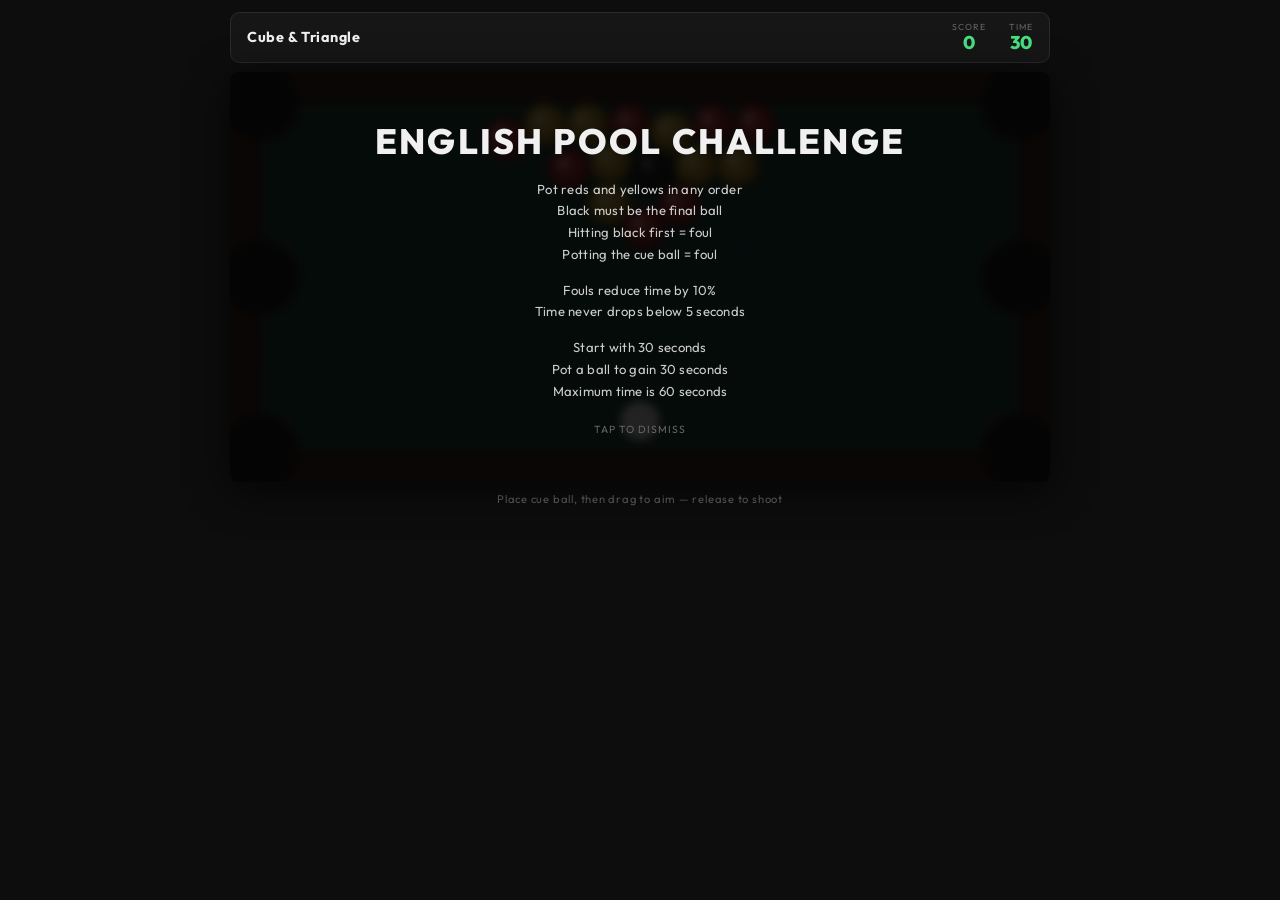
==== games/index.html @ 959d3648 "Merge pull request #4 from neoldavies/claude/fix-pool-rules-layout-gWRK7 fix: restore table layout a" ====
<!DOCTYPE html>
<html lang="en-GB">
<head>
  <meta charset="UTF-8">
  <meta name="viewport" content="width=device-width, initial-scale=1.0, maximum-scale=1.0, user-scalable=no">
  <title>Pool Challenge | Cube &amp; Triangle</title>
  <link rel="preconnect" href="https://fonts.googleapis.com">
  <link href="https://fonts.googleapis.com/css2?family=Outfit:wght@400;600;700;800&display=swap" rel="stylesheet">
  <style>
    *, *::before, *::after { box-sizing: border-box; margin: 0; padding: 0; }

    :root {
      --bg:      #0d0d0d;
      --surface: #161616;
      --border:  #2a2a2a;
      --text:    #f0f0f0;
      --muted:   #666;
      --green:   #4ade80;
      --red:     #f87171;
    }

    html, body {
      height: 100%;
      background: var(--bg);
      color: var(--text);
      font-family: 'Outfit', system-ui, sans-serif;
      touch-action: manipulation;
      overscroll-behavior: none;
    }

    body {
      display: flex;
      flex-direction: column;
      align-items: center;
      padding: 0.75rem 0.75rem 1.25rem;
      gap: 0.6rem;
      min-height: 100dvh;
    }

    /* ── HUD ── */
    .hud {
      width: 100%;
      max-width: 820px;
      display: flex;
      align-items: center;
      justify-content: space-between;
      background: var(--surface);
      border: 1px solid var(--border);
      border-radius: 0.6rem;
      padding: 0.55rem 1rem;
    }

    .hud-brand {
      font-size: 0.9rem;
      font-weight: 700;
      letter-spacing: 0.04em;
      color: var(--text);
    }

    .hud-stats {
      display: flex;
      gap: 1.4rem;
    }

    .hud-stat {
      display: flex;
      flex-direction: column;
      align-items: center;
      line-height: 1.15;
    }

    .hud-label {
      font-size: 0.55rem;
      text-transform: uppercase;
      letter-spacing: 0.12em;
      color: var(--muted);
    }

    .hud-value {
      font-size: 1.15rem;
      font-weight: 800;
      color: var(--green);
      transition: color 0.3s;
      min-width: 2ch;
      text-align: center;
    }

    .hud-value.urgent {
      color: var(--red);
      animation: blink 0.6s infinite alternate;
    }

    @keyframes blink {
      to { opacity: 0.45; }
    }

    /* ── CANVAS ── */
    .canvas-wrap {
      width: 100%;
      max-width: 820px;
      position: relative;
      border-radius: 0.5rem;
      overflow: hidden;
      box-shadow: 0 8px 40px rgba(0,0,0,0.7);
    }

    canvas {
      display: block;
      width: 100%;
      height: auto;
      cursor: crosshair;
      touch-action: none;
      user-select: none;
      -webkit-user-select: none;
    }

    /* ── GAME OVER OVERLAY ── */
    .overlay {
      display: none;
      position: absolute;
      inset: 0;
      background: rgba(5, 5, 5, 0.88);
      backdrop-filter: blur(4px);
      flex-direction: column;
      align-items: center;
      justify-content: center;
      gap: 0.8rem;
      z-index: 20;
    }

    .overlay.active { display: flex; }

    .overlay-title {
      font-size: clamp(1.6rem, 5vw, 2.2rem);
      font-weight: 800;
      letter-spacing: 0.06em;
      text-transform: uppercase;
      color: var(--text);
    }

    .overlay-score-label {
      font-size: 0.7rem;
      text-transform: uppercase;
      letter-spacing: 0.14em;
      color: var(--muted);
    }

    .overlay-score {
      font-size: clamp(3rem, 10vw, 4.5rem);
      font-weight: 800;
      color: var(--green);
      line-height: 1;
    }

    .btn-play-again {
      margin-top: 0.4rem;
      background: var(--green);
      color: #0a0a0a;
      border: none;
      padding: 0.7rem 2.2rem;
      font-family: inherit;
      font-size: 0.9rem;
      font-weight: 800;
      letter-spacing: 0.08em;
      text-transform: uppercase;
      border-radius: 0.4rem;
      cursor: pointer;
      transition: opacity 0.15s, transform 0.1s;
    }

    .btn-play-again:hover  { opacity: 0.85; }
    .btn-play-again:active { transform: scale(0.97); }

    .overlay-back {
      font-size: 0.75rem;
      color: var(--muted);
      text-decoration: none;
      letter-spacing: 0.04em;
      margin-top: 0.2rem;
      transition: color 0.15s;
    }
    .overlay-back:hover { color: var(--text); }

    /* ── HINT ── */
    .hint {
      font-size: 0.7rem;
      color: var(--muted);
      letter-spacing: 0.07em;
      text-align: center;
    }

    /* ── RULES OVERLAY ── */
    .rules-overlay {
      z-index: 25;
      padding: 1.5rem;
      text-align: center;
      gap: 1rem;
    }

    .rules-body {
      display: flex;
      flex-direction: column;
      gap: 0.9rem;
      max-width: 280px;
    }

    .rules-block {
      font-size: 0.82rem;
      color: rgba(240,240,240,0.85);
      line-height: 1.65;
      letter-spacing: 0.02em;
    }

    .rules-dismiss {
      font-size: 0.65rem;
      color: var(--muted);
      letter-spacing: 0.1em;
      text-transform: uppercase;
      margin-top: 0.3rem;
    }

    /* ── FOUL POPUP ── */
    .foul-popup {
      display: none;
      position: absolute;
      top: 50%;
      left: 50%;
      transform: translate(-50%, -50%);
      background: rgba(248, 113, 113, 0.94);
      color: #0a0a0a;
      font-family: 'Outfit', system-ui, sans-serif;
      font-weight: 800;
      font-size: clamp(1.1rem, 4vw, 1.6rem);
      letter-spacing: 0.1em;
      text-transform: uppercase;
      text-align: center;
      padding: 0.7rem 2rem;
      border-radius: 0.5rem;
      z-index: 30;
      pointer-events: none;
      line-height: 1.4;
    }

    .foul-popup.active { display: block; }
  </style>
</head>
<body>

  <div class="hud">
    <span class="hud-brand">Cube &amp; Triangle</span>
    <div class="hud-stats">
      <div class="hud-stat">
        <span class="hud-label">Score</span>
        <span class="hud-value" id="scoreEl">0</span>
      </div>
      <div class="hud-stat">
        <span class="hud-label">Time</span>
        <span class="hud-value" id="timeEl">60</span>
      </div>
    </div>
  </div>

  <div class="canvas-wrap">
    <canvas id="c" width="800" height="400"></canvas>

    <div class="overlay" id="overlay">
      <div class="overlay-title">Time&#8217;s Up!</div>
      <div class="overlay-score-label">Final Score</div>
      <div class="overlay-score" id="finalEl">0</div>
      <button class="btn-play-again" id="playAgainBtn">Play Again</button>
      <a class="overlay-back" href="../">&#8592; Back to Cube &amp; Triangle</a>
    </div>

    <div class="overlay rules-overlay" id="rulesOverlay">
      <div class="overlay-title">English Pool Challenge</div>
      <div class="rules-body">
        <div class="rules-block">
          Pot reds and yellows in any order<br>
          Black must be the final ball<br>
          Hitting black first = foul<br>
          Potting the cue ball = foul
        </div>
        <div class="rules-block">
          Fouls reduce time by 10%<br>
          Time never drops below 5 seconds
        </div>
        <div class="rules-block">
          Start with 30 seconds<br>
          Pot a ball to gain 30 seconds<br>
          Maximum time is 60 seconds
        </div>
      </div>
      <div class="rules-dismiss">Tap to dismiss</div>
    </div>

    <div class="foul-popup" id="foulPopup">FOUL<br>-10% TIME</div>
  </div>

  <p class="hint">Place cue ball, then drag to aim &mdash; release to shoot</p>

<script>
'use strict';

// ── CANVAS & CONTEXT ─────────────────────────────────────────────────────────
const canvas  = document.getElementById('c');
const ctx     = canvas.getContext('2d');
const overlay = document.getElementById('overlay');
const scoreEl = document.getElementById('scoreEl');
const timeEl  = document.getElementById('timeEl');
const finalEl = document.getElementById('finalEl');
document.getElementById('playAgainBtn').addEventListener('click', startGame);

// ── LAYOUT CONSTANTS ─────────────────────────────────────────────────────────
let CW, CH, CU, TX, TY, TW, TH, OBR, CBR, PR, POCKETS, WL, WR, WT, WB, BREAK_LINE_Y;

function initLayout() {
  const isPortrait  = window.innerHeight > window.innerWidth;

  if (isPortrait) {
    CW = 400;
    CH = 800;
  } else {
    CW = 800;
    CH = 400;
  }

  canvas.width  = CW;
  canvas.height = CH;

  CU           = CW * 0.0375;          // rail/cushion thickness (3.75% of canvas width)
  TX = CU;  TY = CU;                   // felt top-left
  TW           = CW - CU * 2;          // felt width
  TH           = CH - CU * 2;          // felt height

  // Ball sizes — English pool proportions derived from table width
  OBR          = TW * 0.0278;          // object ball radius (≈ 5.56% diameter)
  CBR          = TW * 0.0260;          // cue ball radius   (≈ 5.20% diameter)
  PR           = OBR * 1.7;            // pocket radius

  // Pocket positions — 4 corners + 2 centre (long-rail midpoints)
  POCKETS = [
    { x: TX,       y: TY           },  // top-left
    { x: TX + TW,  y: TY           },  // top-right
    { x: TX,       y: TY + TH / 2  },  // left-centre
    { x: TX + TW,  y: TY + TH / 2  },  // right-centre
    { x: TX,       y: TY + TH      },  // bottom-left  (baulk end)
    { x: TX + TW,  y: TY + TH      },  // bottom-right (baulk end)
  ];

  // Physics walls
  WL = TX + OBR;  WR = TX + TW - OBR;
  WT = TY + OBR;  WB = TY + TH - OBR;

  // Break line (1/5 of table length from baulk cushion at bottom)
  BREAK_LINE_Y = TY + TH - TH * 0.2;
}

// ── PHYSICS TUNING ───────────────────────────────────────────────────────────
const FRICTION   = 0.985;
const REBOUND    = 0.92;
const MAX_VEL    = 18;
const STOP_VEL   = 0.06;        // velocity threshold for "stopped"
const GAME_SECS  = 30;          // start with 30 seconds
const MAX_TIME   = 60;          // time never exceeds 60 seconds
const TIME_BONUS = 30;          // seconds added per legal potted ball

// Ball colours
const COL = { red:'#e03030', yellow:'#e8c02a', black:'#1a1a1a', white:'#f5f5f0' };

// ── STATE ────────────────────────────────────────────────────────────────────
let balls     = [];
let cueBall   = null;
let score     = 0;
let timeLeft  = GAME_SECS;
let running   = false;
let rafId     = null;
let lastTs    = null;
let timerAcc  = 0;

// Game state
let placingCueBall = false;     // true when placing cue ball before break
let breakTaken     = false;     // true after first shot
let timerActive    = false;     // true when timer should count down

// Shot tracking (for black-first foul detection)
let shotFired        = false;   // true from shot until all balls stop
let firstContactBall = null;    // first object ball touched by cue ball this shot

// Aiming
let aiming    = false;
let aimPt     = null;   // where the drag started
let curPt     = null;   // current drag position

// ── HELPERS ──────────────────────────────────────────────────────────────────
function d2(a, b) { const dx=a.x-b.x, dy=a.y-b.y; return dx*dx+dy*dy; }
function dist(a, b) { return Math.sqrt(d2(a, b)); }

function allStopped() {
  return balls.every(b => b.potted || (Math.abs(b.vx) < STOP_VEL && Math.abs(b.vy) < STOP_VEL));
}

function cueBallStopped() {
  if (!cueBall || cueBall.potted) return true;
  return Math.abs(cueBall.vx) < STOP_VEL && Math.abs(cueBall.vy) < STOP_VEL;
}

function scalePoint(e) {
  const r   = canvas.getBoundingClientRect();
  const sx  = CW / r.width;
  const sy  = CH / r.height;
  const src = e.touches ? e.touches[0] : e;
  return { x: (src.clientX - r.left) * sx, y: (src.clientY - r.top) * sy };
}

// ── BALL PLACEMENT ───────────────────────────────────────────────────────────
function findFreeSpot(existing, x0, x1, y0, y1, tries) {
  tries = tries || 300;
  for (let i = 0; i < tries; i++) {
    const x = x0 + Math.random() * (x1 - x0);
    const y = y0 + Math.random() * (y1 - y0);
    // Check distance from all existing balls (use max ball radius for safety)
    if (existing.every(b => dist({x,y}, b) > (b.radius || OBR) + CBR + OBR * 0.5)) return { x, y };
  }
  return null;
}

function initBalls() {
  balls = [];

  // Create proper English pool rack (15 balls: 7 red, 7 yellow, 1 black)
  // Rack positioned at legal spot: ~70% from baulk cushion
  const rackCenterX = TX + TW / 2;                    // centered horizontally
  const rackCenterY = (TY + TH) - (TH * 0.7);        // 70% from baulk (at bottom)
  const gap = OBR * 2.001;                            // tight packing (balls touching)

  // English pool rack pattern (5 rows forming triangle):
  // In portrait mode, apex (row 0) is at the BOTTOM (closest to player)
  // Base (row 4) is at the TOP (furthest from player)
  // Row 0: 1 ball (apex - faces breaking player at bottom)
  // Row 1: 2 balls
  // Row 2: 3 balls (black in center)
  // Row 3: 4 balls
  // Row 4: 5 balls (base - away from player)

  const pattern = [
    // Row 0 (apex - closest to player)
    { row: 0, col: 0, type: 'red' },
    // Row 1
    { row: 1, col: 0, type: 'yellow' },
    { row: 1, col: 1, type: 'red' },
    // Row 2 (black in center)
    { row: 2, col: 0, type: 'red' },
    { row: 2, col: 1, type: 'black' },
    { row: 2, col: 2, type: 'yellow' },
    // Row 3
    { row: 3, col: 0, type: 'yellow' },
    { row: 3, col: 1, type: 'red' },
    { row: 3, col: 2, type: 'yellow' },
    { row: 3, col: 3, type: 'red' },
    // Row 4 (base - away from player)
    { row: 4, col: 0, type: 'red' },
    { row: 4, col: 1, type: 'yellow' },
    { row: 4, col: 2, type: 'yellow' },
    { row: 4, col: 3, type: 'red' },
    { row: 4, col: 4, type: 'yellow' },
  ];

  for (const p of pattern) {
    // Triangle apex points toward player (down in portrait)
    // Row 0 is at rackCenterY, rows above it go UP (decreasing Y)
    const x = rackCenterX + (p.col - p.row / 2) * gap;
    const y = rackCenterY - p.row * gap * 0.866;  // 0.866 = sin(60°), negative to go up
    balls.push({ x, y, vx: 0, vy: 0, type: p.type, potted: false, radius: OBR });
  }

  // Cue ball — place behind break line in baulk area
  cueBall = {
    x: TX + TW / 2,
    y: BREAK_LINE_Y + CBR * 2,  // behind break line
    vx: 0,
    vy: 0,
    type: 'cue',
    potted: false,
    radius: CBR
  };
  balls.push(cueBall);
}

function isValidBaulkPos(x, y, others) {
  // Must stay within cushions with a ball-width gap
  const minX = TX + CBR + 1, maxX = TX + TW - CBR - 1;
  const minY = BREAK_LINE_Y,  maxY = TY + TH - CBR - 1;
  if (x < minX || x > maxX || y < minY || y > maxY) return false;
  // Must not overlap any other ball
  for (const b of others) {
    if (dist({x, y}, b) < CBR + (b.radius || OBR) + 1) return false;
  }
  return true;
}

function findBaulkRespot() {
  // Target: exact centre horizontally, midpoint between baulk line and bottom cushion
  const targetX = TX + TW / 2;
  const targetY = (BREAK_LINE_Y + (TY + TH)) / 2;
  const others  = balls.filter(b => !b.potted && b !== cueBall);

  if (isValidBaulkPos(targetX, targetY, others)) return { x: targetX, y: targetY };

  // Search outward in expanding steps
  const step = CBR * 0.6;
  for (let r = step; r < TW; r += step) {
    for (let a = 0; a < Math.PI * 2; a += Math.PI / 12) {
      const x = targetX + Math.cos(a) * r;
      const y = targetY + Math.sin(a) * r;
      if (isValidBaulkPos(x, y, others)) return { x, y };
    }
  }
  // Final fallback (should never reach here)
  return { x: targetX, y: targetY };
}

function respotCueBall() {
  if (!running) return;
  const pos  = findBaulkRespot();
  cueBall.x  = pos.x; cueBall.y = pos.y;
  cueBall.vx = 0;     cueBall.vy = 0;
  cueBall.potted = false;
}

function applyFoulPenalty() {
  timeLeft = Math.max(timeLeft * 0.9, 5);
  updateHUD();
}

function showFoulPopup() {
  const popup = document.getElementById('foulPopup');
  popup.classList.add('active');
  setTimeout(() => popup.classList.remove('active'), 1000);
}

function evaluateShotResult() {
  // Check for black-first foul: first contact was black while reds/yellows remain
  if (firstContactBall && firstContactBall.type === 'black') {
    const objectBalls = balls.filter(b => b !== cueBall && b.type !== 'cue' && b.type !== 'black');
    const anyRemain   = objectBalls.some(b => !b.potted);
    if (anyRemain) {
      applyFoulPenalty();
      showFoulPopup();
    }
  }
  firstContactBall = null;
  shotFired        = false;
}

// ── PHYSICS ──────────────────────────────────────────────────────────────────
function updatePhysics() {
  const active = balls.filter(b => !b.potted);

  // Move + friction
  for (const b of active) {
    b.x += b.vx; b.y += b.vy;
    b.vx *= FRICTION; b.vy *= FRICTION;
    if (Math.abs(b.vx) < STOP_VEL) b.vx = 0;
    if (Math.abs(b.vy) < STOP_VEL) b.vy = 0;
  }

  // Cushion bounce (account for each ball's radius)
  for (const b of active) {
    const r = b.radius || OBR;
    const bWL = TX + r, bWR = TX + TW - r;
    const bWT = TY + r, bWB = TY + TH - r;

    if (b.x < bWL) { b.x = bWL; b.vx =  Math.abs(b.vx) * REBOUND; }
    if (b.x > bWR) { b.x = bWR; b.vx = -Math.abs(b.vx) * REBOUND; }
    if (b.y < bWT) { b.y = bWT; b.vy =  Math.abs(b.vy) * REBOUND; }
    if (b.y > bWB) { b.y = bWB; b.vy = -Math.abs(b.vy) * REBOUND; }
  }

  // Ball-ball collisions (account for different ball sizes)
  for (let i = 0; i < active.length; i++) {
    for (let j = i+1; j < active.length; j++) {
      const a = active[i], b = active[j];
      const ra = a.radius || OBR;
      const rb = b.radius || OBR;
      const dx = b.x - a.x, dy = b.y - a.y;
      const d  = Math.sqrt(dx*dx + dy*dy);
      const minDist = ra + rb;

      if (d < minDist && d > 0) {
        const nx = dx/d, ny = dy/d;
        const overlap = minDist - d;
        a.x -= nx * overlap * 0.5; a.y -= ny * overlap * 0.5;
        b.x += nx * overlap * 0.5; b.y += ny * overlap * 0.5;

        const dvx = a.vx - b.vx, dvy = a.vy - b.vy;
        const dot = dvx*nx + dvy*ny;
        if (dot > 0) {
          // Track first ball contacted by cue ball this shot
          if (shotFired && firstContactBall === null) {
            if (a.type === 'cue') firstContactBall = b;
            else if (b.type === 'cue') firstContactBall = a;
          }
          a.vx -= dot*nx * 0.97; a.vy -= dot*ny * 0.97;
          b.vx += dot*nx * 0.97; b.vy += dot*ny * 0.97;
        }
      }
    }
  }

  // Pocket detection
  for (const b of active) {
    for (const p of POCKETS) {
      if (dist(b, p) < PR * 0.88) {
        b.potted = true;
        b.vx = 0; b.vy = 0;

        if (b.type === 'cue') {
          applyFoulPenalty();
          showFoulPopup();
          setTimeout(respotCueBall, 700);
        } else if (b.type === 'black') {
          // Check if black ball potted legally (all other balls gone)
          const objectBalls = balls.filter(ball =>
            ball !== cueBall && ball.type !== 'cue' && ball.type !== 'black'
          );
          const allObjectsGone = objectBalls.every(ball => ball.potted);

          if (allObjectsGone) {
            // Legal black pot - VICTORY!
            score += 25;
            timeLeft = Math.min(timeLeft + TIME_BONUS, MAX_TIME);
            updateHUD();
            setTimeout(() => showVictory(), 500);
          } else {
            // Illegal black pot - GAME OVER
            endGame();
          }
        } else {
          // Regular red or yellow ball
          score += 10;
          timeLeft = Math.min(timeLeft + TIME_BONUS, MAX_TIME);
        }
        updateHUD();
        break;
      }
    }
  }
}

// ── RENDERING ────────────────────────────────────────────────────────────────
function drawTable() {
  // Wood surround
  ctx.fillStyle = '#2e1508';
  ctx.beginPath();
  ctx.roundRect(0, 0, CW, CH, 10);
  ctx.fill();

  // Felt
  ctx.fillStyle = '#0f3b2e';
  ctx.fillRect(TX, TY, TW, TH);

  // Subtle cloth branding
  ctx.save();
  ctx.globalAlpha = 0.12;
  ctx.fillStyle = '#1b5a46';
  ctx.textAlign = 'center';
  ctx.textBaseline = 'middle';
  ctx.font = `bold ${Math.round(CW*0.044)}px 'Outfit', sans-serif`;
  ctx.fillText('Cube & Triangle', CW/2, CH/2 - CH*0.065);
  ctx.font = `${Math.round(CW*0.026)}px 'Outfit', sans-serif`;
  ctx.fillText('Lincoln', CW/2, CH/2 + CH*0.032);
  ctx.restore();

  // Inner cushion shadow line
  ctx.strokeStyle = 'rgba(0,0,0,0.4)';
  ctx.lineWidth = 4;
  ctx.strokeRect(TX, TY, TW, TH);

  // Cushion highlight
  ctx.strokeStyle = 'rgba(255,255,255,0.04)';
  ctx.lineWidth = 1;
  ctx.strokeRect(TX+5, TY+5, TW-10, TH-10);

  // Break line (baulk line) - runs across table width, 1/5 from baulk cushion
  ctx.strokeStyle = 'rgba(255,255,255,0.12)';
  ctx.lineWidth = 1.5;
  ctx.beginPath();
  ctx.moveTo(TX + 6, BREAK_LINE_Y);
  ctx.lineTo(TX + TW - 6, BREAK_LINE_Y);
  ctx.stroke();

  // Pockets
  for (const p of POCKETS) {
    // Outer ring
    ctx.beginPath();
    ctx.arc(p.x, p.y, PR+3, 0, Math.PI*2);
    ctx.fillStyle = '#180800';
    ctx.fill();
    // Hole
    ctx.beginPath();
    ctx.arc(p.x, p.y, PR, 0, Math.PI*2);
    ctx.fillStyle = '#030303';
    ctx.fill();
    // Subtle lip highlight
    ctx.beginPath();
    ctx.arc(p.x, p.y, PR, Math.PI*1.1, Math.PI*1.9);
    ctx.strokeStyle = 'rgba(255,255,255,0.07)';
    ctx.lineWidth = 2;
    ctx.stroke();
  }
}

function drawBall(b) {
  if (b.potted) return;

  const x = b.x, y = b.y;
  const r = b.radius || OBR;  // use ball's radius

  // Drop shadow
  ctx.beginPath();
  ctx.arc(x+2, y+3, r, 0, Math.PI*2);
  ctx.fillStyle = 'rgba(0,0,0,0.4)';
  ctx.fill();

  // Ball body gradient
  const g = ctx.createRadialGradient(x - r*0.3, y - r*0.3, r*0.05, x, y, r);
  switch (b.type) {
    case 'cue':
      // Bright white cue ball with strong contrast (slightly smaller)
      g.addColorStop(0, '#ffffff'); g.addColorStop(1, '#e8e8e8'); break;
    case 'red':
      g.addColorStop(0, '#ff5858'); g.addColorStop(1, '#7a0000'); break;
    case 'yellow':
      g.addColorStop(0, '#ffe050'); g.addColorStop(1, '#906000'); break;
    case 'black':
      // Clearly dark black ball
      g.addColorStop(0, '#2a2a2a'); g.addColorStop(1, '#000000'); break;
  }
  ctx.beginPath();
  ctx.arc(x, y, r, 0, Math.PI*2);
  ctx.fillStyle = g;
  ctx.fill();

  // Specular highlight
  ctx.beginPath();
  ctx.arc(x - r*0.28, y - r*0.3, r*0.23, 0, Math.PI*2);
  ctx.fillStyle = 'rgba(255,255,255,0.52)';
  ctx.fill();
}

function drawAim() {
  // Don't show aiming controls while placing cue ball
  if (placingCueBall) return;
  if (!aiming || !aimPt || !curPt || !cueBall || cueBall.potted) return;

  const dx    = aimPt.x - curPt.x;
  const dy    = aimPt.y - curPt.y;
  const power = Math.min(Math.sqrt(dx*dx + dy*dy), 130);
  if (power < 4) return;

  const angle = Math.atan2(dy, dx);
  const endX  = cueBall.x + Math.cos(angle) * power * 2.2;
  const endY  = cueBall.y + Math.sin(angle) * power * 2.2;

  ctx.save();

  // Aim line
  ctx.globalAlpha = 0.38;
  ctx.strokeStyle = '#ffffff';
  ctx.lineWidth   = 1.5;
  ctx.setLineDash([7, 6]);
  ctx.lineCap = 'round';
  ctx.beginPath();
  ctx.moveTo(cueBall.x, cueBall.y);
  ctx.lineTo(endX, endY);
  ctx.stroke();
  ctx.setLineDash([]);

  // Drag handle dot
  ctx.globalAlpha = 0.7;
  ctx.beginPath();
  ctx.arc(curPt.x, curPt.y, 6, 0, Math.PI*2);
  ctx.fillStyle = '#4ade80';
  ctx.fill();

  ctx.restore();
}

function render() {
  ctx.clearRect(0, 0, CW, CH);
  drawTable();
  for (const b of balls) drawBall(b);
  drawAim();
}

// ── HUD ──────────────────────────────────────────────────────────────────────
function updateHUD() {
  scoreEl.textContent = score;
  timeEl.textContent  = timeLeft;
  timeEl.classList.toggle('urgent', timeLeft <= 10);
}

// ── GAME LOOP ─────────────────────────────────────────────────────────────────
function loop(ts) {
  if (!running) return;

  const dt = lastTs ? (ts - lastTs) : 16.67;
  lastTs = ts;

  updatePhysics();

  // Resolve shot when all balls have stopped
  if (shotFired && allStopped()) {
    evaluateShotResult();
  }

  // Timer logic: only count down when cue ball is stopped
  const cueIsStopped = cueBallStopped();

  // Start timer after break shot (once cue ball stops for the first time)
  if (breakTaken && cueIsStopped && !timerActive) {
    timerActive = true;
  }

  // Count down only when cue ball is stopped and timer is active
  if (timerActive && cueIsStopped) {
    timerAcc += dt;
    if (timerAcc >= 1000) {
      timerAcc -= 1000;
      timeLeft = Math.max(0, timeLeft - 1);
      updateHUD();
      if (timeLeft === 0) { endGame(); return; }
    }
  } else if (timerActive && !cueIsStopped) {
    // Cue ball is moving, pause timer (don't accumulate time)
    timerAcc = 0;
  }

  render();
  rafId = requestAnimationFrame(loop);
}

function startGame() {
  if (rafId) cancelAnimationFrame(rafId);
  score            = 0;
  timeLeft         = GAME_SECS;
  timerAcc         = 0;
  lastTs           = null;
  aiming           = false;
  aimPt            = null;
  curPt            = null;
  running          = true;
  placingCueBall   = true;   // Start in cue ball placement mode
  breakTaken       = false;
  timerActive      = false;
  shotFired        = false;
  firstContactBall = null;
  initBalls();
  overlay.classList.remove('active');
  updateHUD();
  rafId = requestAnimationFrame(loop);
}

function endGame() {
  running = false;
  if (rafId) cancelAnimationFrame(rafId);
  render();
  finalEl.textContent = score;
  document.querySelector('.overlay-title').textContent = "Time's Up!";
  overlay.classList.add('active');
}

function showVictory() {
  running = false;
  if (rafId) cancelAnimationFrame(rafId);
  render();
  finalEl.textContent = score;
  document.querySelector('.overlay-title').textContent = 'Victory!';
  overlay.classList.add('active');

  // Auto-rerack after 4 seconds
  setTimeout(() => {
    overlay.classList.remove('active');
    startGame();
  }, 4000);
}

// ── INPUT ────────────────────────────────────────────────────────────────────
function onDown(e) {
  e.preventDefault();
  if (!running || !cueBall || cueBall.potted) return;

  const p = scalePoint(e);
  const aimRadius = CBR * 3.5;  // pointer must start within this of cue ball

  // Cue ball placement mode (before break)
  if (placingCueBall) {
    if (dist(p, cueBall) <= aimRadius) {
      aiming = true;
      aimPt  = p;
      curPt  = p;
    }
    return;
  }

  // Normal aiming mode (after break)
  if (!allStopped()) return;
  if (dist(p, cueBall) <= aimRadius) {
    aiming = true;
    aimPt  = p;
    curPt  = p;
  }
}

function onMove(e) {
  e.preventDefault();
  if (!aiming) return;
  curPt = scalePoint(e);

  // If placing cue ball, move it with the pointer (constrained to baulk area)
  if (placingCueBall && cueBall) {
    // Constrain to baulk area (behind break line)
    // Max 50% of cue ball can cross the break line
    const minY = BREAK_LINE_Y - CBR * 0.5;  // 50% can cross line
    const maxY = TY + TH - CBR;              // bottom cushion

    cueBall.x = Math.max(TX + CBR, Math.min(TX + TW - CBR, curPt.x));
    cueBall.y = Math.max(minY, Math.min(maxY, curPt.y));
  }
}

function onUp(e) {
  e.preventDefault();
  if (!aiming || !cueBall) { aiming = false; return; }

  // If placing cue ball, finish placement and switch to aiming mode
  if (placingCueBall) {
    placingCueBall = false;
    aiming = false;
    aimPt  = null;
    curPt  = null;
    return;
  }

  // Normal shot
  if (!aimPt || !curPt) { aiming = false; return; }

  const dx    = aimPt.x - curPt.x;
  const dy    = aimPt.y - curPt.y;
  const power = Math.sqrt(dx*dx + dy*dy);

  if (power > 4) {
    const angle  = Math.atan2(dy, dx);
    const speed  = Math.min(power * 0.17, MAX_VEL);
    cueBall.vx   = Math.cos(angle) * speed;
    cueBall.vy   = Math.sin(angle) * speed;

    // Mark that break has been taken
    if (!breakTaken) breakTaken = true;

    // Start tracking this shot for first-contact foul detection
    shotFired        = true;
    firstContactBall = null;
  }

  aiming = false;
  aimPt  = null;
  curPt  = null;
}

// Mouse
canvas.addEventListener('mousedown',  onDown);
canvas.addEventListener('mousemove',  onMove);
canvas.addEventListener('mouseup',    onUp);
canvas.addEventListener('mouseleave', onUp);

// Touch — prevent page scroll during play
canvas.addEventListener('touchstart', onDown, { passive: false });
canvas.addEventListener('touchmove',  onMove, { passive: false });
canvas.addEventListener('touchend',   onUp,   { passive: false });
canvas.addEventListener('touchcancel',onUp,   { passive: false });

// ── RULES SCREEN ─────────────────────────────────────────────────────────────
function maybeShowRules() {
  if (sessionStorage.getItem('rulesShown')) return;
  sessionStorage.setItem('rulesShown', '1');

  const rulesOverlay = document.getElementById('rulesOverlay');
  rulesOverlay.classList.add('active');

  const dismiss = () => {
    rulesOverlay.classList.remove('active');
    rulesOverlay.removeEventListener('click',     dismiss);
    rulesOverlay.removeEventListener('touchstart', dismiss);
  };

  rulesOverlay.addEventListener('click',      dismiss);
  rulesOverlay.addEventListener('touchstart', dismiss, { passive: true });
  setTimeout(dismiss, 5000);
}

// ── START ────────────────────────────────────────────────────────────────────
initLayout();
startGame();
maybeShowRules();
</script>
</body>
</html>
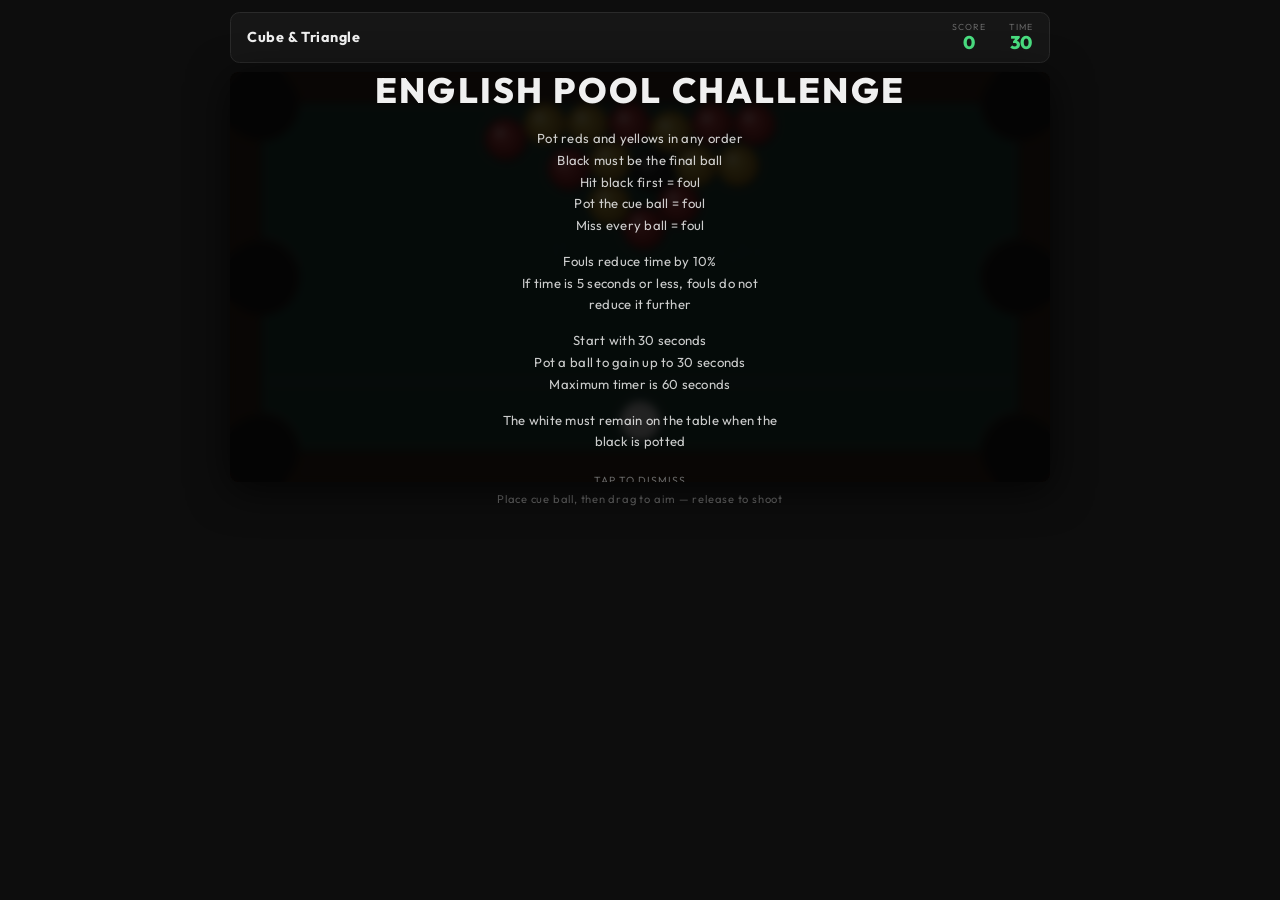
==== commit 7bbbbc7b: "fix: repair live pool gameplay logic — fouls, timer penalties, respotting, rules overlay - Fix foul " ====
--- a/games/index.html
+++ b/games/index.html
@@ -222,7 +222,7 @@
     /* ── FOUL POPUP ── */
     .foul-popup {
       display: none;
-      position: absolute;
+      position: fixed;
       top: 50%;
       left: 50%;
       transform: translate(-50%, -50%);
@@ -236,7 +236,7 @@
       text-align: center;
       padding: 0.7rem 2rem;
       border-radius: 0.5rem;
-      z-index: 30;
+      z-index: 9999;
       pointer-events: none;
       line-height: 1.4;
     }
@@ -277,17 +277,21 @@
         <div class="rules-block">
           Pot reds and yellows in any order<br>
           Black must be the final ball<br>
-          Hitting black first = foul<br>
-          Potting the cue ball = foul
+          Hit black first = foul<br>
+          Pot the cue ball = foul<br>
+          Miss every ball = foul
         </div>
         <div class="rules-block">
           Fouls reduce time by 10%<br>
-          Time never drops below 5 seconds
+          If time is 5 seconds or less, fouls do not reduce it further
         </div>
         <div class="rules-block">
           Start with 30 seconds<br>
-          Pot a ball to gain 30 seconds<br>
-          Maximum time is 60 seconds
+          Pot a ball to gain up to 30 seconds<br>
+          Maximum timer is 60 seconds
+        </div>
+        <div class="rules-block">
+          The white must remain on the table when the black is potted
         </div>
       </div>
       <div class="rules-dismiss">Tap to dismiss</div>
@@ -382,9 +386,12 @@
 let breakTaken     = false;     // true after first shot
 let timerActive    = false;     // true when timer should count down
 
-// Shot tracking (for black-first foul detection)
-let shotFired        = false;   // true from shot until all balls stop
-let firstContactBall = null;    // first object ball touched by cue ball this shot
+// Shot tracking (for foul detection)
+let shotFired              = false;   // true from shot until all balls stop
+let firstContactBall       = null;    // first object ball touched by cue ball this shot
+let objectBallHit          = false;   // true if cue ball contacted any object ball this shot
+let cueBallPottedThisShot  = false;   // deferred cue ball pocket flag
+let blackPottedLegallyThisShot = false; // deferred legal black pocket flag
 
 // Aiming
 let aiming    = false;
@@ -528,7 +535,9 @@
 }
 
 function applyFoulPenalty() {
-  timeLeft = Math.max(timeLeft * 0.9, 5);
+  if (timeLeft > 5) {
+    timeLeft = Math.floor(timeLeft * 0.9);
+  }
   updateHUD();
 }
 
@@ -539,17 +548,61 @@
 }
 
 function evaluateShotResult() {
-  // Check for black-first foul: first contact was black while reds/yellows remain
-  if (firstContactBall && firstContactBall.type === 'black') {
+  let foulApplied = false;
+
+  // Priority 1: black potted early — handled immediately in pocket detection (endGame)
+
+  // Priority 2: black potted last but cue ball also potted → GAME OVER
+  if (blackPottedLegallyThisShot && cueBallPottedThisShot) {
+    endGame();
+    resetShotTracking();
+    return;
+  }
+
+  // Black potted legally, cue ball on table → VICTORY
+  if (blackPottedLegallyThisShot && !cueBallPottedThisShot) {
+    score += 25;
+    timeLeft = Math.min(timeLeft + TIME_BONUS, MAX_TIME);
+    updateHUD();
+    setTimeout(() => showVictory(), 500);
+    resetShotTracking();
+    return;
+  }
+
+  // Priority 3: cue ball potted → FOUL + respot
+  if (cueBallPottedThisShot) {
+    applyFoulPenalty();
+    showFoulPopup();
+    setTimeout(respotCueBall, 700);
+    foulApplied = true;
+  }
+
+  // Priority 4: black hit first while colours remain → FOUL
+  if (!foulApplied && firstContactBall && firstContactBall.type === 'black') {
     const objectBalls = balls.filter(b => b !== cueBall && b.type !== 'cue' && b.type !== 'black');
     const anyRemain   = objectBalls.some(b => !b.potted);
     if (anyRemain) {
       applyFoulPenalty();
       showFoulPopup();
-    }
-  }
-  firstContactBall = null;
-  shotFired        = false;
+      foulApplied = true;
+    }
+  }
+
+  // Priority 5: miss (no object-ball contact) → FOUL
+  if (!foulApplied && !objectBallHit) {
+    applyFoulPenalty();
+    showFoulPopup();
+  }
+
+  resetShotTracking();
+}
+
+function resetShotTracking() {
+  firstContactBall           = null;
+  objectBallHit              = false;
+  shotFired                  = false;
+  cueBallPottedThisShot      = false;
+  blackPottedLegallyThisShot = false;
 }
 
 // ── PHYSICS ──────────────────────────────────────────────────────────────────
@@ -596,9 +649,12 @@
         const dot = dvx*nx + dvy*ny;
         if (dot > 0) {
           // Track first ball contacted by cue ball this shot
-          if (shotFired && firstContactBall === null) {
-            if (a.type === 'cue') firstContactBall = b;
-            else if (b.type === 'cue') firstContactBall = a;
+          if (shotFired && (a.type === 'cue' || b.type === 'cue')) {
+            objectBallHit = true;
+            if (firstContactBall === null) {
+              if (a.type === 'cue') firstContactBall = b;
+              else firstContactBall = a;
+            }
           }
           a.vx -= dot*nx * 0.97; a.vy -= dot*ny * 0.97;
           b.vx += dot*nx * 0.97; b.vy += dot*ny * 0.97;
@@ -615,24 +671,19 @@
         b.vx = 0; b.vy = 0;
 
         if (b.type === 'cue') {
-          applyFoulPenalty();
-          showFoulPopup();
-          setTimeout(respotCueBall, 700);
+          // Defer penalty to shot resolution (priority system)
+          cueBallPottedThisShot = true;
         } else if (b.type === 'black') {
-          // Check if black ball potted legally (all other balls gone)
           const objectBalls = balls.filter(ball =>
             ball !== cueBall && ball.type !== 'cue' && ball.type !== 'black'
           );
           const allObjectsGone = objectBalls.every(ball => ball.potted);
 
           if (allObjectsGone) {
-            // Legal black pot - VICTORY!
-            score += 25;
-            timeLeft = Math.min(timeLeft + TIME_BONUS, MAX_TIME);
-            updateHUD();
-            setTimeout(() => showVictory(), 500);
+            // Defer to shot resolution to check if cue ball also potted
+            blackPottedLegallyThisShot = true;
           } else {
-            // Illegal black pot - GAME OVER
+            // Priority 1: black potted early → GAME OVER
             endGame();
           }
         } else {
@@ -796,7 +847,7 @@
 // ── HUD ──────────────────────────────────────────────────────────────────────
 function updateHUD() {
   scoreEl.textContent = score;
-  timeEl.textContent  = timeLeft;
+  timeEl.textContent  = Math.floor(timeLeft);
   timeEl.classList.toggle('urgent', timeLeft <= 10);
 }
 
@@ -853,8 +904,11 @@
   placingCueBall   = true;   // Start in cue ball placement mode
   breakTaken       = false;
   timerActive      = false;
-  shotFired        = false;
-  firstContactBall = null;
+  shotFired                  = false;
+  firstContactBall           = null;
+  objectBallHit              = false;
+  cueBallPottedThisShot      = false;
+  blackPottedLegallyThisShot = false;
   initBalls();
   overlay.classList.remove('active');
   updateHUD();
@@ -958,9 +1012,12 @@
     // Mark that break has been taken
     if (!breakTaken) breakTaken = true;
 
-    // Start tracking this shot for first-contact foul detection
-    shotFired        = true;
-    firstContactBall = null;
+    // Start tracking this shot for foul detection
+    shotFired                  = true;
+    firstContactBall           = null;
+    objectBallHit              = false;
+    cueBallPottedThisShot      = false;
+    blackPottedLegallyThisShot = false;
   }
 
   aiming = false;
@@ -982,8 +1039,8 @@
 
 // ── RULES SCREEN ─────────────────────────────────────────────────────────────
 function maybeShowRules() {
-  if (sessionStorage.getItem('rulesShown')) return;
-  sessionStorage.setItem('rulesShown', '1');
+  if (sessionStorage.getItem('rulesSeen') === 'true') return;
+  sessionStorage.setItem('rulesSeen', 'true');
 
   const rulesOverlay = document.getElementById('rulesOverlay');
   rulesOverlay.classList.add('active');
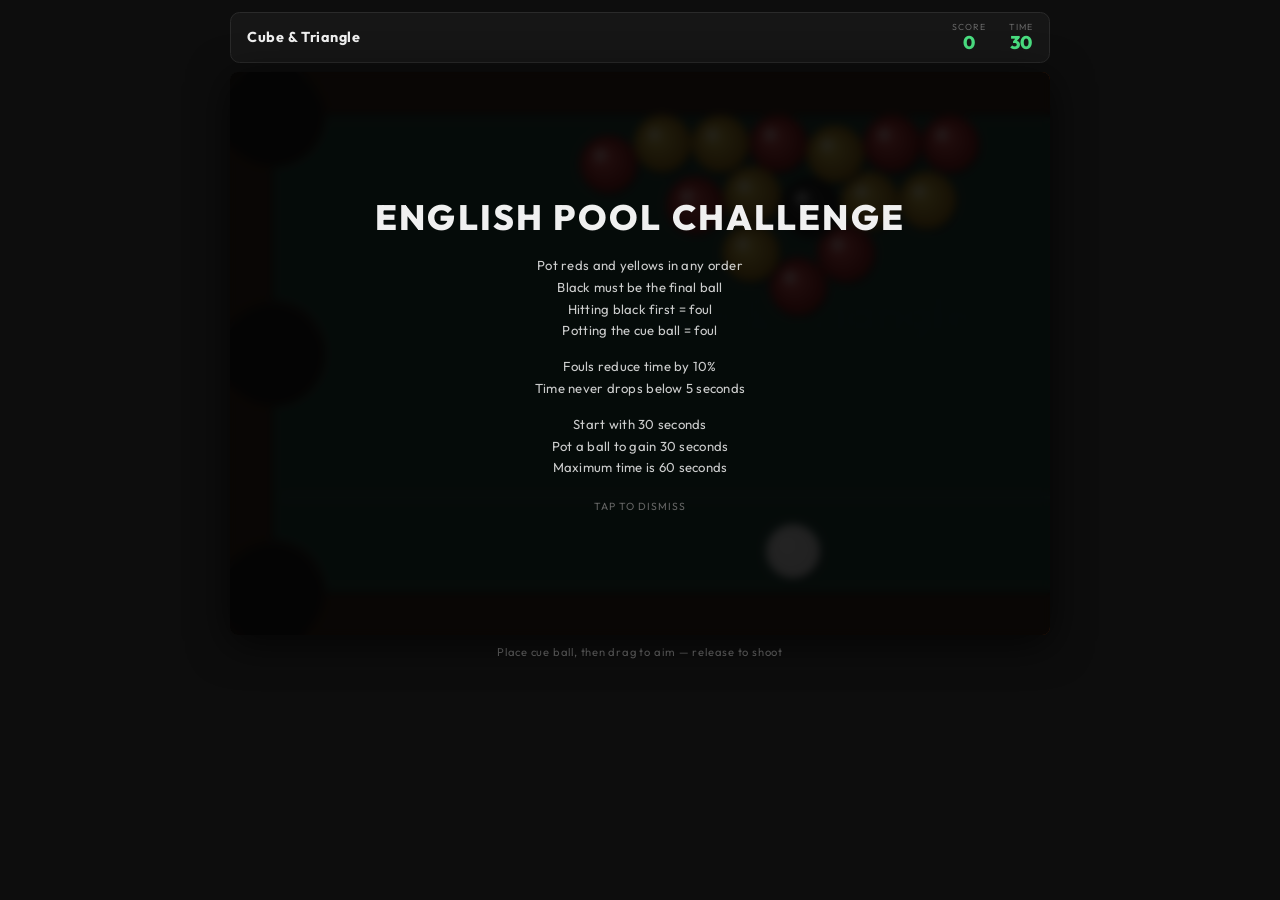
==== commit 1b5ac9d4: "fix: restore height-driven table sizing so entire table fits on screen Remove width-driven canvas si" ====
--- a/games/index.html
+++ b/games/index.html
@@ -106,8 +106,7 @@
 
     canvas {
       display: block;
-      width: 100%;
-      height: auto;
+      margin: 0 auto;
       cursor: crosshair;
       touch-action: none;
       user-select: none;
@@ -222,7 +221,7 @@
     /* ── FOUL POPUP ── */
     .foul-popup {
       display: none;
-      position: fixed;
+      position: absolute;
       top: 50%;
       left: 50%;
       transform: translate(-50%, -50%);
@@ -236,7 +235,7 @@
       text-align: center;
       padding: 0.7rem 2rem;
       border-radius: 0.5rem;
-      z-index: 9999;
+      z-index: 30;
       pointer-events: none;
       line-height: 1.4;
     }
@@ -277,21 +276,17 @@
         <div class="rules-block">
           Pot reds and yellows in any order<br>
           Black must be the final ball<br>
-          Hit black first = foul<br>
-          Pot the cue ball = foul<br>
-          Miss every ball = foul
+          Hitting black first = foul<br>
+          Potting the cue ball = foul
         </div>
         <div class="rules-block">
           Fouls reduce time by 10%<br>
-          If time is 5 seconds or less, fouls do not reduce it further
+          Time never drops below 5 seconds
         </div>
         <div class="rules-block">
           Start with 30 seconds<br>
-          Pot a ball to gain up to 30 seconds<br>
-          Maximum timer is 60 seconds
-        </div>
-        <div class="rules-block">
-          The white must remain on the table when the black is potted
+          Pot a ball to gain 30 seconds<br>
+          Maximum time is 60 seconds
         </div>
       </div>
       <div class="rules-dismiss">Tap to dismiss</div>
@@ -330,6 +325,43 @@
 
   canvas.width  = CW;
   canvas.height = CH;
+
+  // ── Height-driven display sizing ─────────────────────────────────────────
+  // Never size from viewport width. Measure available vertical space first,
+  // then derive canvas width strictly from the 2:1 pool-table ratio.
+  const vpH = window.visualViewport ? window.visualViewport.height : window.innerHeight;
+  const vpW = window.visualViewport ? window.visualViewport.width  : window.innerWidth;
+
+  const hudEl  = document.querySelector('.hud');
+  const hintEl = document.querySelector('.hint');
+  const hudH   = hudEl  ? hudEl.getBoundingClientRect().height : 48;
+  const hintH  = hintEl ? hintEl.getBoundingClientRect().height : 22;
+
+  // Body chrome: padding-top(12) + padding-bottom(20) + 2×gap(10) = 52px fixed,
+  // plus 8% of viewport height reserved as cue clearance around all four sides.
+  const bodyChrome = 52 + Math.round(vpH * 0.08);
+  const availH     = Math.max(vpH - hudH - hintH - bodyChrome, 100);
+
+  let dW, dH;
+  if (isPortrait) {
+    // Portrait: height is the long side; width = height / 2
+    dH = availH;
+    dW = Math.floor(dH / 2);
+    // Clamp to viewport width with horizontal cue clearance (16% reserved)
+    const maxW = Math.floor(vpW * 0.84);
+    if (dW > maxW) { dW = maxW; dH = dW * 2; }
+  } else {
+    // Landscape: height is the short side; width = height × 2
+    dH = availH;
+    dW = Math.floor(dH * 2);
+    // Clamp to viewport width with horizontal cue clearance (12% reserved)
+    const maxW = Math.floor(vpW * 0.88);
+    if (dW > maxW) { dW = maxW; dH = Math.floor(dW / 2); }
+  }
+
+  canvas.style.width  = dW + 'px';
+  canvas.style.height = dH + 'px';
+  // ── End height-driven sizing ──────────────────────────────────────────────
 
   CU           = CW * 0.0375;          // rail/cushion thickness (3.75% of canvas width)
   TX = CU;  TY = CU;                   // felt top-left
@@ -386,12 +418,9 @@
 let breakTaken     = false;     // true after first shot
 let timerActive    = false;     // true when timer should count down
 
-// Shot tracking (for foul detection)
-let shotFired              = false;   // true from shot until all balls stop
-let firstContactBall       = null;    // first object ball touched by cue ball this shot
-let objectBallHit          = false;   // true if cue ball contacted any object ball this shot
-let cueBallPottedThisShot  = false;   // deferred cue ball pocket flag
-let blackPottedLegallyThisShot = false; // deferred legal black pocket flag
+// Shot tracking (for black-first foul detection)
+let shotFired        = false;   // true from shot until all balls stop
+let firstContactBall = null;    // first object ball touched by cue ball this shot
 
 // Aiming
 let aiming    = false;
@@ -535,9 +564,7 @@
 }
 
 function applyFoulPenalty() {
-  if (timeLeft > 5) {
-    timeLeft = Math.floor(timeLeft * 0.9);
-  }
+  timeLeft = Math.max(timeLeft * 0.9, 5);
   updateHUD();
 }
 
@@ -548,61 +575,17 @@
 }
 
 function evaluateShotResult() {
-  let foulApplied = false;
-
-  // Priority 1: black potted early — handled immediately in pocket detection (endGame)
-
-  // Priority 2: black potted last but cue ball also potted → GAME OVER
-  if (blackPottedLegallyThisShot && cueBallPottedThisShot) {
-    endGame();
-    resetShotTracking();
-    return;
-  }
-
-  // Black potted legally, cue ball on table → VICTORY
-  if (blackPottedLegallyThisShot && !cueBallPottedThisShot) {
-    score += 25;
-    timeLeft = Math.min(timeLeft + TIME_BONUS, MAX_TIME);
-    updateHUD();
-    setTimeout(() => showVictory(), 500);
-    resetShotTracking();
-    return;
-  }
-
-  // Priority 3: cue ball potted → FOUL + respot
-  if (cueBallPottedThisShot) {
-    applyFoulPenalty();
-    showFoulPopup();
-    setTimeout(respotCueBall, 700);
-    foulApplied = true;
-  }
-
-  // Priority 4: black hit first while colours remain → FOUL
-  if (!foulApplied && firstContactBall && firstContactBall.type === 'black') {
+  // Check for black-first foul: first contact was black while reds/yellows remain
+  if (firstContactBall && firstContactBall.type === 'black') {
     const objectBalls = balls.filter(b => b !== cueBall && b.type !== 'cue' && b.type !== 'black');
     const anyRemain   = objectBalls.some(b => !b.potted);
     if (anyRemain) {
       applyFoulPenalty();
       showFoulPopup();
-      foulApplied = true;
-    }
-  }
-
-  // Priority 5: miss (no object-ball contact) → FOUL
-  if (!foulApplied && !objectBallHit) {
-    applyFoulPenalty();
-    showFoulPopup();
-  }
-
-  resetShotTracking();
-}
-
-function resetShotTracking() {
-  firstContactBall           = null;
-  objectBallHit              = false;
-  shotFired                  = false;
-  cueBallPottedThisShot      = false;
-  blackPottedLegallyThisShot = false;
+    }
+  }
+  firstContactBall = null;
+  shotFired        = false;
 }
 
 // ── PHYSICS ──────────────────────────────────────────────────────────────────
@@ -649,12 +632,9 @@
         const dot = dvx*nx + dvy*ny;
         if (dot > 0) {
           // Track first ball contacted by cue ball this shot
-          if (shotFired && (a.type === 'cue' || b.type === 'cue')) {
-            objectBallHit = true;
-            if (firstContactBall === null) {
-              if (a.type === 'cue') firstContactBall = b;
-              else firstContactBall = a;
-            }
+          if (shotFired && firstContactBall === null) {
+            if (a.type === 'cue') firstContactBall = b;
+            else if (b.type === 'cue') firstContactBall = a;
           }
           a.vx -= dot*nx * 0.97; a.vy -= dot*ny * 0.97;
           b.vx += dot*nx * 0.97; b.vy += dot*ny * 0.97;
@@ -671,19 +651,24 @@
         b.vx = 0; b.vy = 0;
 
         if (b.type === 'cue') {
-          // Defer penalty to shot resolution (priority system)
-          cueBallPottedThisShot = true;
+          applyFoulPenalty();
+          showFoulPopup();
+          setTimeout(respotCueBall, 700);
         } else if (b.type === 'black') {
+          // Check if black ball potted legally (all other balls gone)
           const objectBalls = balls.filter(ball =>
             ball !== cueBall && ball.type !== 'cue' && ball.type !== 'black'
           );
           const allObjectsGone = objectBalls.every(ball => ball.potted);
 
           if (allObjectsGone) {
-            // Defer to shot resolution to check if cue ball also potted
-            blackPottedLegallyThisShot = true;
+            // Legal black pot - VICTORY!
+            score += 25;
+            timeLeft = Math.min(timeLeft + TIME_BONUS, MAX_TIME);
+            updateHUD();
+            setTimeout(() => showVictory(), 500);
           } else {
-            // Priority 1: black potted early → GAME OVER
+            // Illegal black pot - GAME OVER
             endGame();
           }
         } else {
@@ -847,7 +832,7 @@
 // ── HUD ──────────────────────────────────────────────────────────────────────
 function updateHUD() {
   scoreEl.textContent = score;
-  timeEl.textContent  = Math.floor(timeLeft);
+  timeEl.textContent  = timeLeft;
   timeEl.classList.toggle('urgent', timeLeft <= 10);
 }
 
@@ -904,11 +889,8 @@
   placingCueBall   = true;   // Start in cue ball placement mode
   breakTaken       = false;
   timerActive      = false;
-  shotFired                  = false;
-  firstContactBall           = null;
-  objectBallHit              = false;
-  cueBallPottedThisShot      = false;
-  blackPottedLegallyThisShot = false;
+  shotFired        = false;
+  firstContactBall = null;
   initBalls();
   overlay.classList.remove('active');
   updateHUD();
@@ -1012,12 +994,9 @@
     // Mark that break has been taken
     if (!breakTaken) breakTaken = true;
 
-    // Start tracking this shot for foul detection
-    shotFired                  = true;
-    firstContactBall           = null;
-    objectBallHit              = false;
-    cueBallPottedThisShot      = false;
-    blackPottedLegallyThisShot = false;
+    // Start tracking this shot for first-contact foul detection
+    shotFired        = true;
+    firstContactBall = null;
   }
 
   aiming = false;
@@ -1039,8 +1018,8 @@
 
 // ── RULES SCREEN ─────────────────────────────────────────────────────────────
 function maybeShowRules() {
-  if (sessionStorage.getItem('rulesSeen') === 'true') return;
-  sessionStorage.setItem('rulesSeen', 'true');
+  if (sessionStorage.getItem('rulesShown')) return;
+  sessionStorage.setItem('rulesShown', '1');
 
   const rulesOverlay = document.getElementById('rulesOverlay');
   rulesOverlay.classList.add('active');
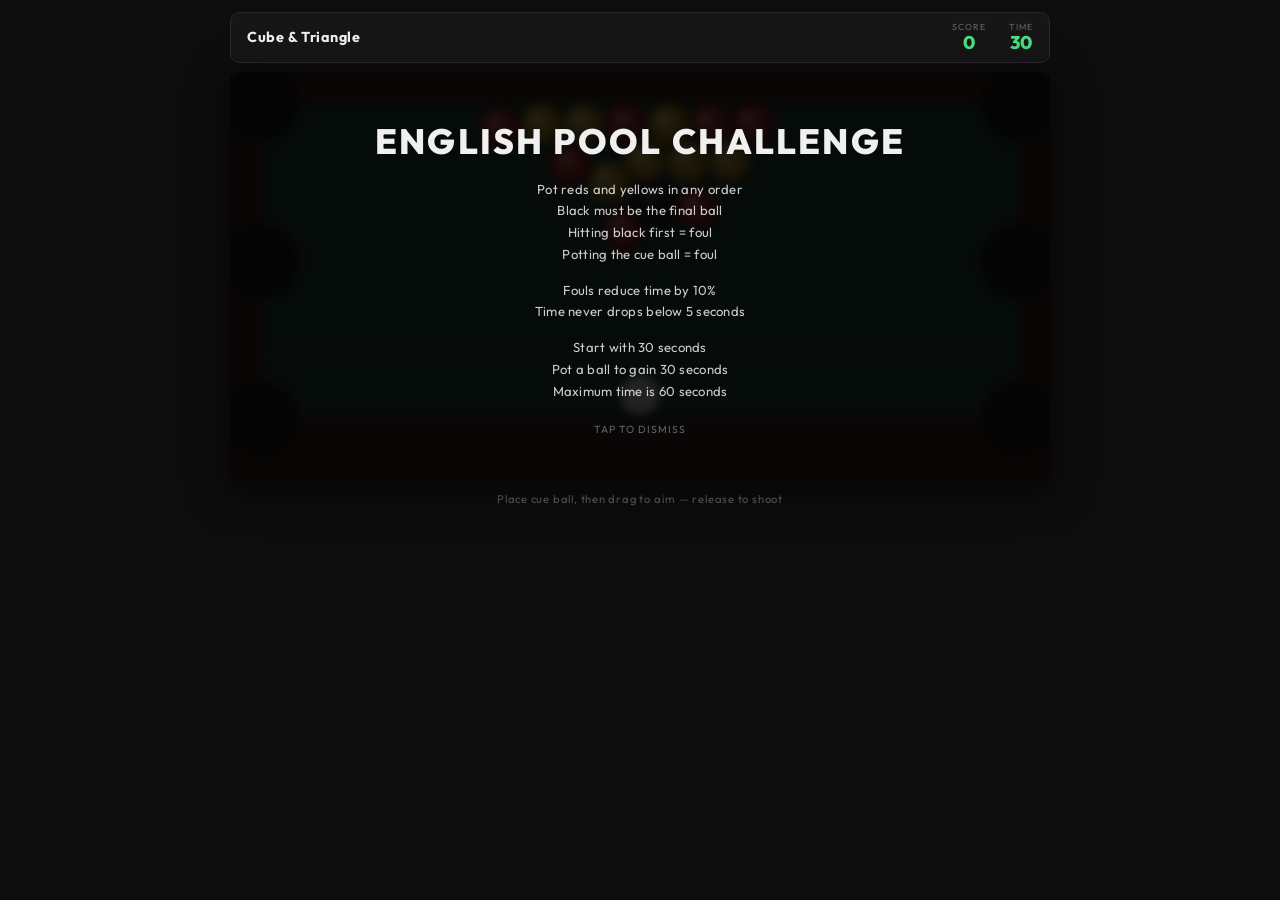
==== commit 02c5768b: "Fix pool table height so bottom cushion and pockets are fully visible Subtract an 8% cue clearance m" ====
--- a/games/index.html
+++ b/games/index.html
@@ -106,7 +106,8 @@
 
     canvas {
       display: block;
-      margin: 0 auto;
+      width: 100%;
+      height: auto;
       cursor: crosshair;
       touch-action: none;
       user-select: none;
@@ -326,47 +327,10 @@
   canvas.width  = CW;
   canvas.height = CH;
 
-  // ── Height-driven display sizing ─────────────────────────────────────────
-  // Never size from viewport width. Measure available vertical space first,
-  // then derive canvas width strictly from the 2:1 pool-table ratio.
-  const vpH = window.visualViewport ? window.visualViewport.height : window.innerHeight;
-  const vpW = window.visualViewport ? window.visualViewport.width  : window.innerWidth;
-
-  const hudEl  = document.querySelector('.hud');
-  const hintEl = document.querySelector('.hint');
-  const hudH   = hudEl  ? hudEl.getBoundingClientRect().height : 48;
-  const hintH  = hintEl ? hintEl.getBoundingClientRect().height : 22;
-
-  // Body chrome: padding-top(12) + padding-bottom(20) + 2×gap(10) = 52px fixed,
-  // plus 8% of viewport height reserved as cue clearance around all four sides.
-  const bodyChrome = 52 + Math.round(vpH * 0.08);
-  const availH     = Math.max(vpH - hudH - hintH - bodyChrome, 100);
-
-  let dW, dH;
-  if (isPortrait) {
-    // Portrait: height is the long side; width = height / 2
-    dH = availH;
-    dW = Math.floor(dH / 2);
-    // Clamp to viewport width with horizontal cue clearance (16% reserved)
-    const maxW = Math.floor(vpW * 0.84);
-    if (dW > maxW) { dW = maxW; dH = dW * 2; }
-  } else {
-    // Landscape: height is the short side; width = height × 2
-    dH = availH;
-    dW = Math.floor(dH * 2);
-    // Clamp to viewport width with horizontal cue clearance (12% reserved)
-    const maxW = Math.floor(vpW * 0.88);
-    if (dW > maxW) { dW = maxW; dH = Math.floor(dW / 2); }
-  }
-
-  canvas.style.width  = dW + 'px';
-  canvas.style.height = dH + 'px';
-  // ── End height-driven sizing ──────────────────────────────────────────────
-
   CU           = CW * 0.0375;          // rail/cushion thickness (3.75% of canvas width)
   TX = CU;  TY = CU;                   // felt top-left
   TW           = CW - CU * 2;          // felt width
-  TH           = CH - CU * 2;          // felt height
+  TH           = CH - CU * 2 - CH * 0.08; // felt height (with cue clearance)
 
   // Ball sizes — English pool proportions derived from table width
   OBR          = TW * 0.0278;          // object ball radius (≈ 5.56% diameter)
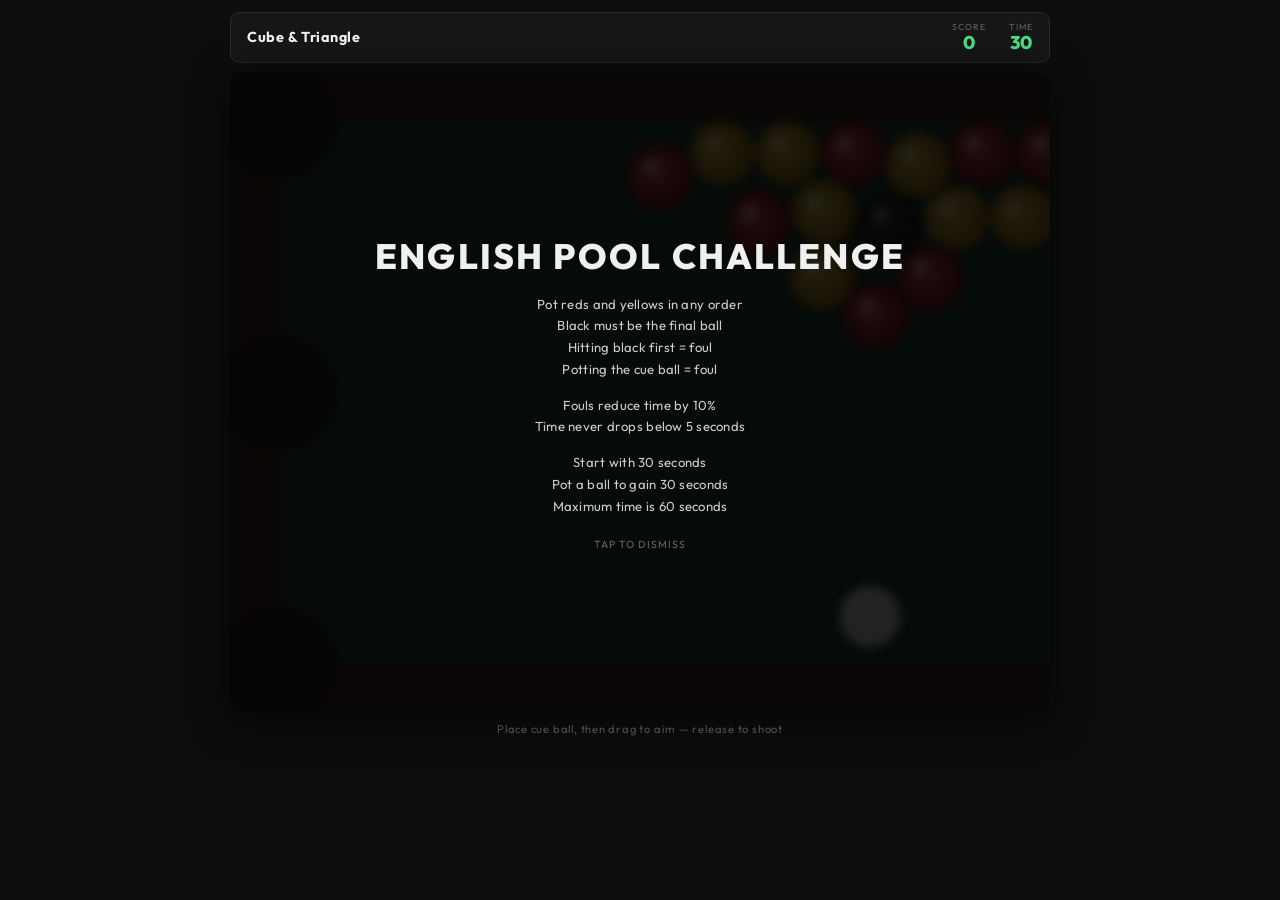
==== commit 4c0687e5: "fix: resize canvas to fit mobile viewport without scrolling Replaces fixed 400×800/800×400 canvas di" ====
--- a/games/index.html
+++ b/games/index.html
@@ -314,23 +314,30 @@
 let CW, CH, CU, TX, TY, TW, TH, OBR, CBR, PR, POCKETS, WL, WR, WT, WB, BREAK_LINE_Y;
 
 function initLayout() {
-  const isPortrait  = window.innerHeight > window.innerWidth;
+  const isPortrait = window.innerHeight > window.innerWidth;
+  const hud  = document.querySelector('.hud');
+  const hint = document.querySelector('.hint');
+  const H    = window.innerHeight - (hud.offsetHeight + hint.offsetHeight);
+  const playableH = Math.floor(H * 0.92);
 
   if (isPortrait) {
-    CW = 400;
-    CH = 800;
+    CH = playableH;
+    CW = Math.floor(CH / 2);
   } else {
-    CW = 800;
-    CH = 400;
-  }
-
-  canvas.width  = CW;
-  canvas.height = CH;
+    CH = playableH;
+    CW = Math.min(Math.floor(CH * 2), window.innerWidth);
+    if (CW < Math.floor(CH * 2)) CH = Math.floor(CW / 2);
+  }
+
+  canvas.width        = CW;
+  canvas.height       = CH;
+  canvas.style.width  = CW + 'px';
+  canvas.style.height = CH + 'px';
 
   CU           = CW * 0.0375;          // rail/cushion thickness (3.75% of canvas width)
   TX = CU;  TY = CU;                   // felt top-left
   TW           = CW - CU * 2;          // felt width
-  TH           = CH - CU * 2 - CH * 0.08; // felt height (with cue clearance)
+  TH           = CH - CU * 2;          // felt height
 
   // Ball sizes — English pool proportions derived from table width
   OBR          = TW * 0.0278;          // object ball radius (≈ 5.56% diameter)
@@ -1003,6 +1010,9 @@
 initLayout();
 startGame();
 maybeShowRules();
+
+window.addEventListener('resize',            () => { initLayout(); startGame(); });
+window.addEventListener('orientationchange', () => { initLayout(); startGame(); });
 </script>
 </body>
 </html>
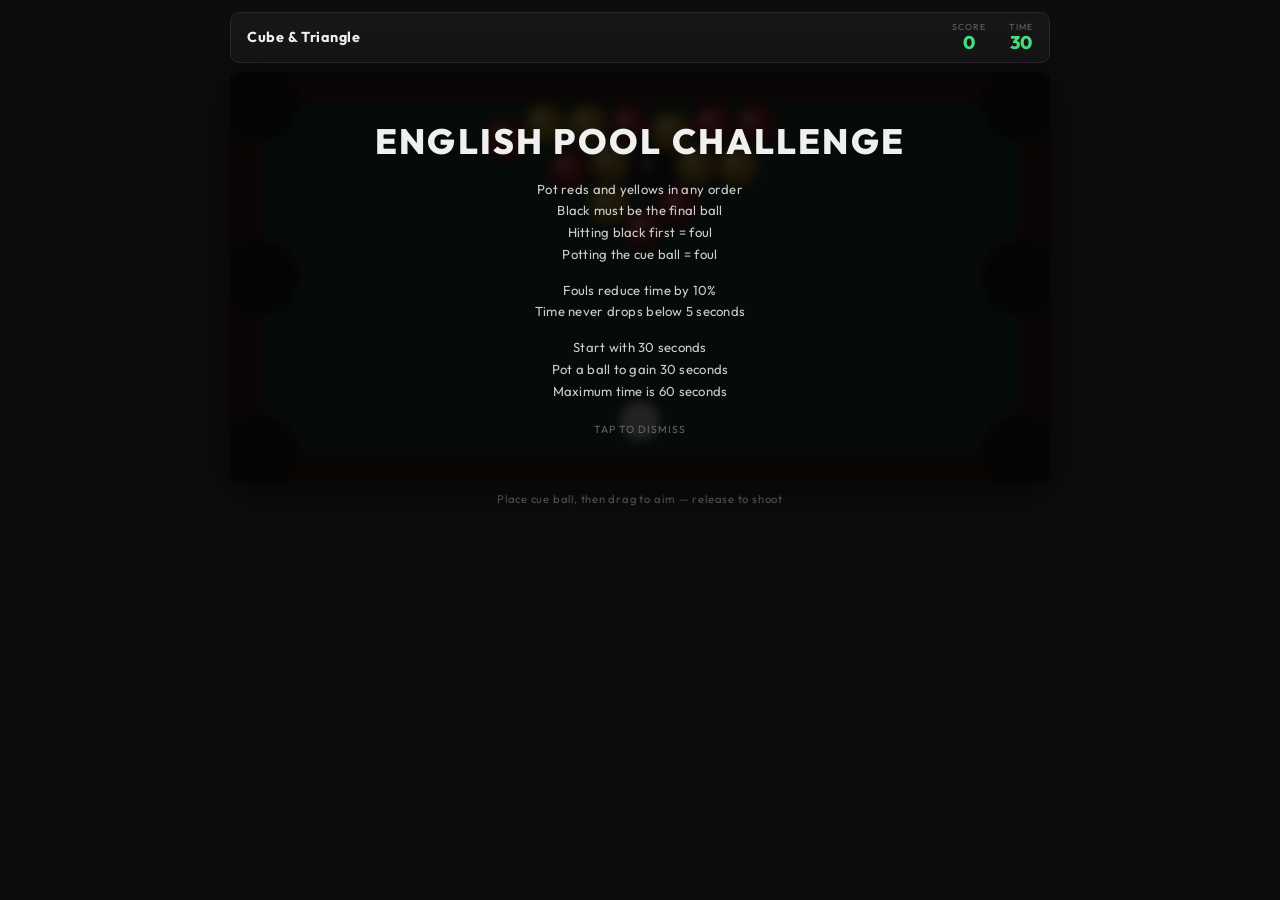
==== commit 3e1b516b: "fix: reduce portrait canvas height to 85% of viewport to prevent mobile bottom-clipping The hardcode" ====
--- a/games/index.html
+++ b/games/index.html
@@ -314,25 +314,20 @@
 let CW, CH, CU, TX, TY, TW, TH, OBR, CBR, PR, POCKETS, WL, WR, WT, WB, BREAK_LINE_Y;
 
 function initLayout() {
-  const isPortrait = window.innerHeight > window.innerWidth;
-  const hud  = document.querySelector('.hud');
-  const hint = document.querySelector('.hint');
-  const H    = window.innerHeight - (hud.offsetHeight + hint.offsetHeight);
-  const playableH = Math.floor(H * 0.92);
+  const isPortrait  = window.innerHeight > window.innerWidth;
 
   if (isPortrait) {
+    const H = window.innerHeight;
+    const playableH = Math.floor(H * 0.85);
     CH = playableH;
     CW = Math.floor(CH / 2);
   } else {
-    CH = playableH;
-    CW = Math.min(Math.floor(CH * 2), window.innerWidth);
-    if (CW < Math.floor(CH * 2)) CH = Math.floor(CW / 2);
-  }
-
-  canvas.width        = CW;
-  canvas.height       = CH;
-  canvas.style.width  = CW + 'px';
-  canvas.style.height = CH + 'px';
+    CW = 800;
+    CH = 400;
+  }
+
+  canvas.width  = CW;
+  canvas.height = CH;
 
   CU           = CW * 0.0375;          // rail/cushion thickness (3.75% of canvas width)
   TX = CU;  TY = CU;                   // felt top-left
@@ -1010,9 +1005,6 @@
 initLayout();
 startGame();
 maybeShowRules();
-
-window.addEventListener('resize',            () => { initLayout(); startGame(); });
-window.addEventListener('orientationchange', () => { initLayout(); startGame(); });
 </script>
 </body>
 </html>
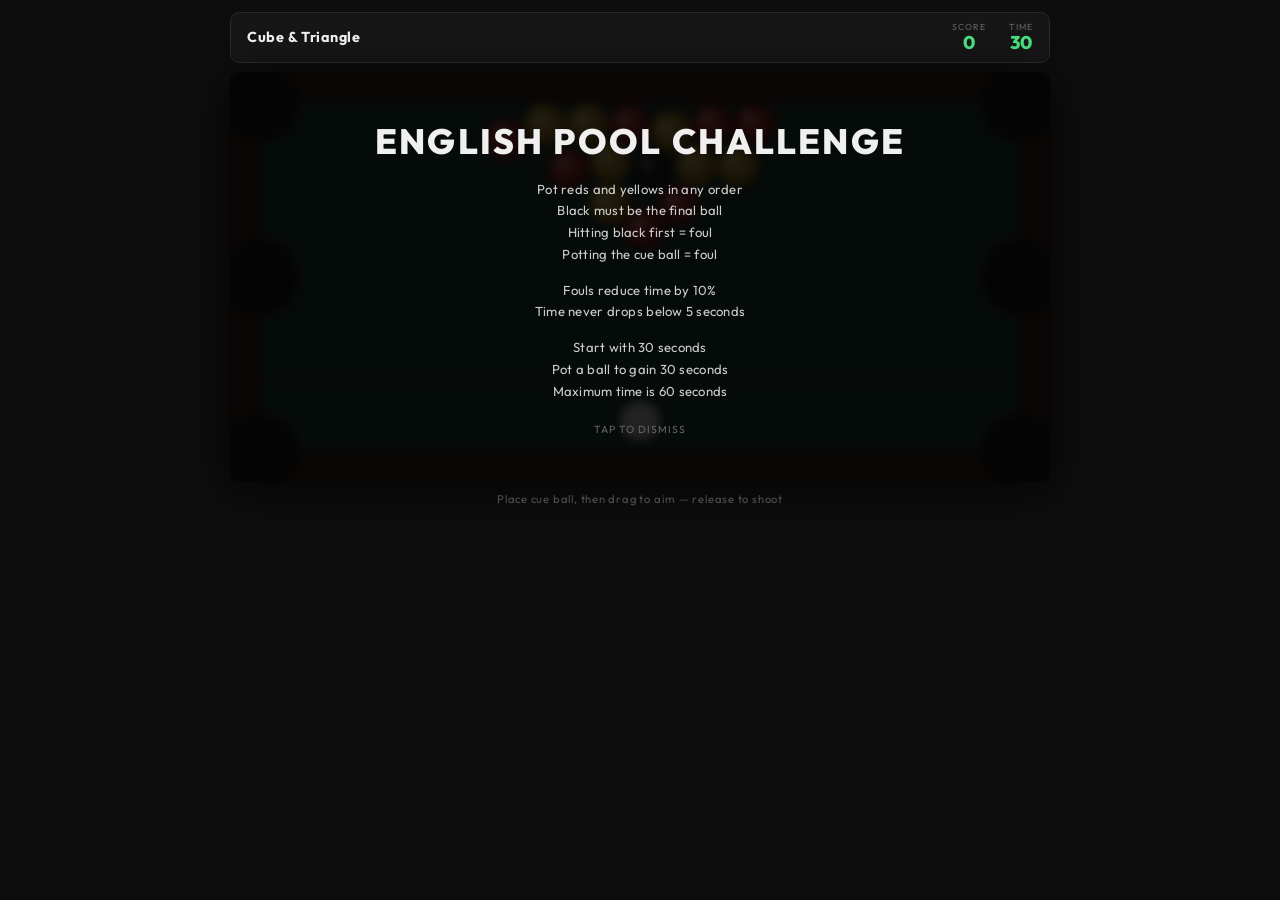
==== commit 20da04c4: "fix: use visualViewport at 75% height to clear mobile browser chrome Switching from window.innerHeig" ====
--- a/games/index.html
+++ b/games/index.html
@@ -317,10 +317,12 @@
   const isPortrait  = window.innerHeight > window.innerWidth;
 
   if (isPortrait) {
-    const H = window.innerHeight;
-    const playableH = Math.floor(H * 0.85);
+    const H = window.visualViewport ? window.visualViewport.height : window.innerHeight;
+    const playableH = Math.floor(H * 0.75);
     CH = playableH;
     CW = Math.floor(CH / 2);
+    canvas.parentElement.style.marginTop    = 'auto';
+    canvas.parentElement.style.marginBottom = 'auto';
   } else {
     CW = 800;
     CH = 400;
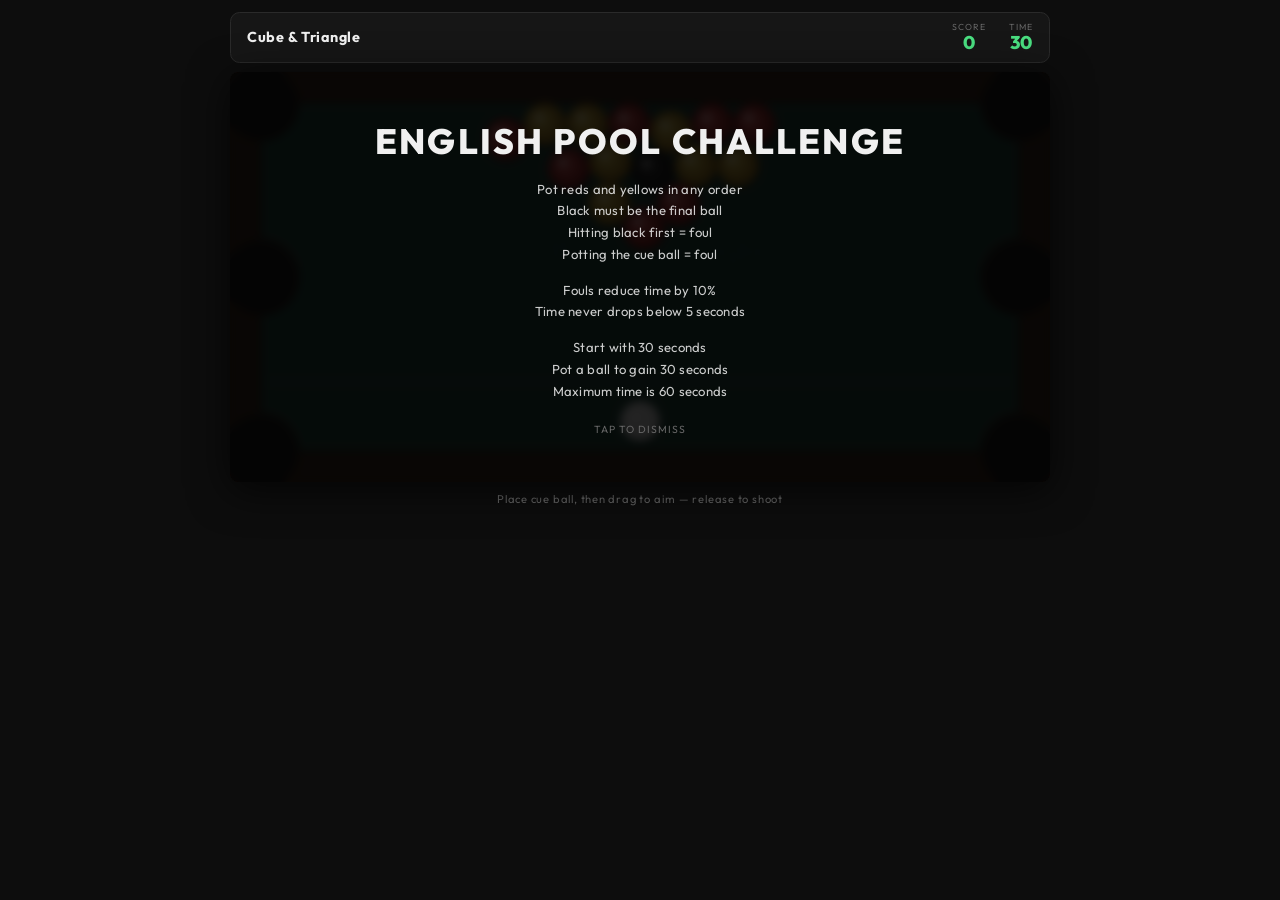
==== commit fe92acfa: "fix: 70% visualViewport height + safe-area CSS to guarantee full table visibility Reduces portrait c" ====
--- a/games/index.html
+++ b/games/index.html
@@ -108,6 +108,9 @@
       display: block;
       width: 100%;
       height: auto;
+      max-height: 70vh;
+      max-height: calc(70vh - env(safe-area-inset-bottom));
+      object-fit: contain;
       cursor: crosshair;
       touch-action: none;
       user-select: none;
@@ -318,9 +321,13 @@
 
   if (isPortrait) {
     const H = window.visualViewport ? window.visualViewport.height : window.innerHeight;
-    const playableH = Math.floor(H * 0.75);
+    const playableH = Math.floor(H * 0.70);
     CH = playableH;
     CW = Math.floor(CH / 2);
+    canvas.width  = CW;
+    canvas.height = CH;
+    canvas.style.width  = '100%';
+    canvas.style.height = 'auto';
     canvas.parentElement.style.marginTop    = 'auto';
     canvas.parentElement.style.marginBottom = 'auto';
   } else {
